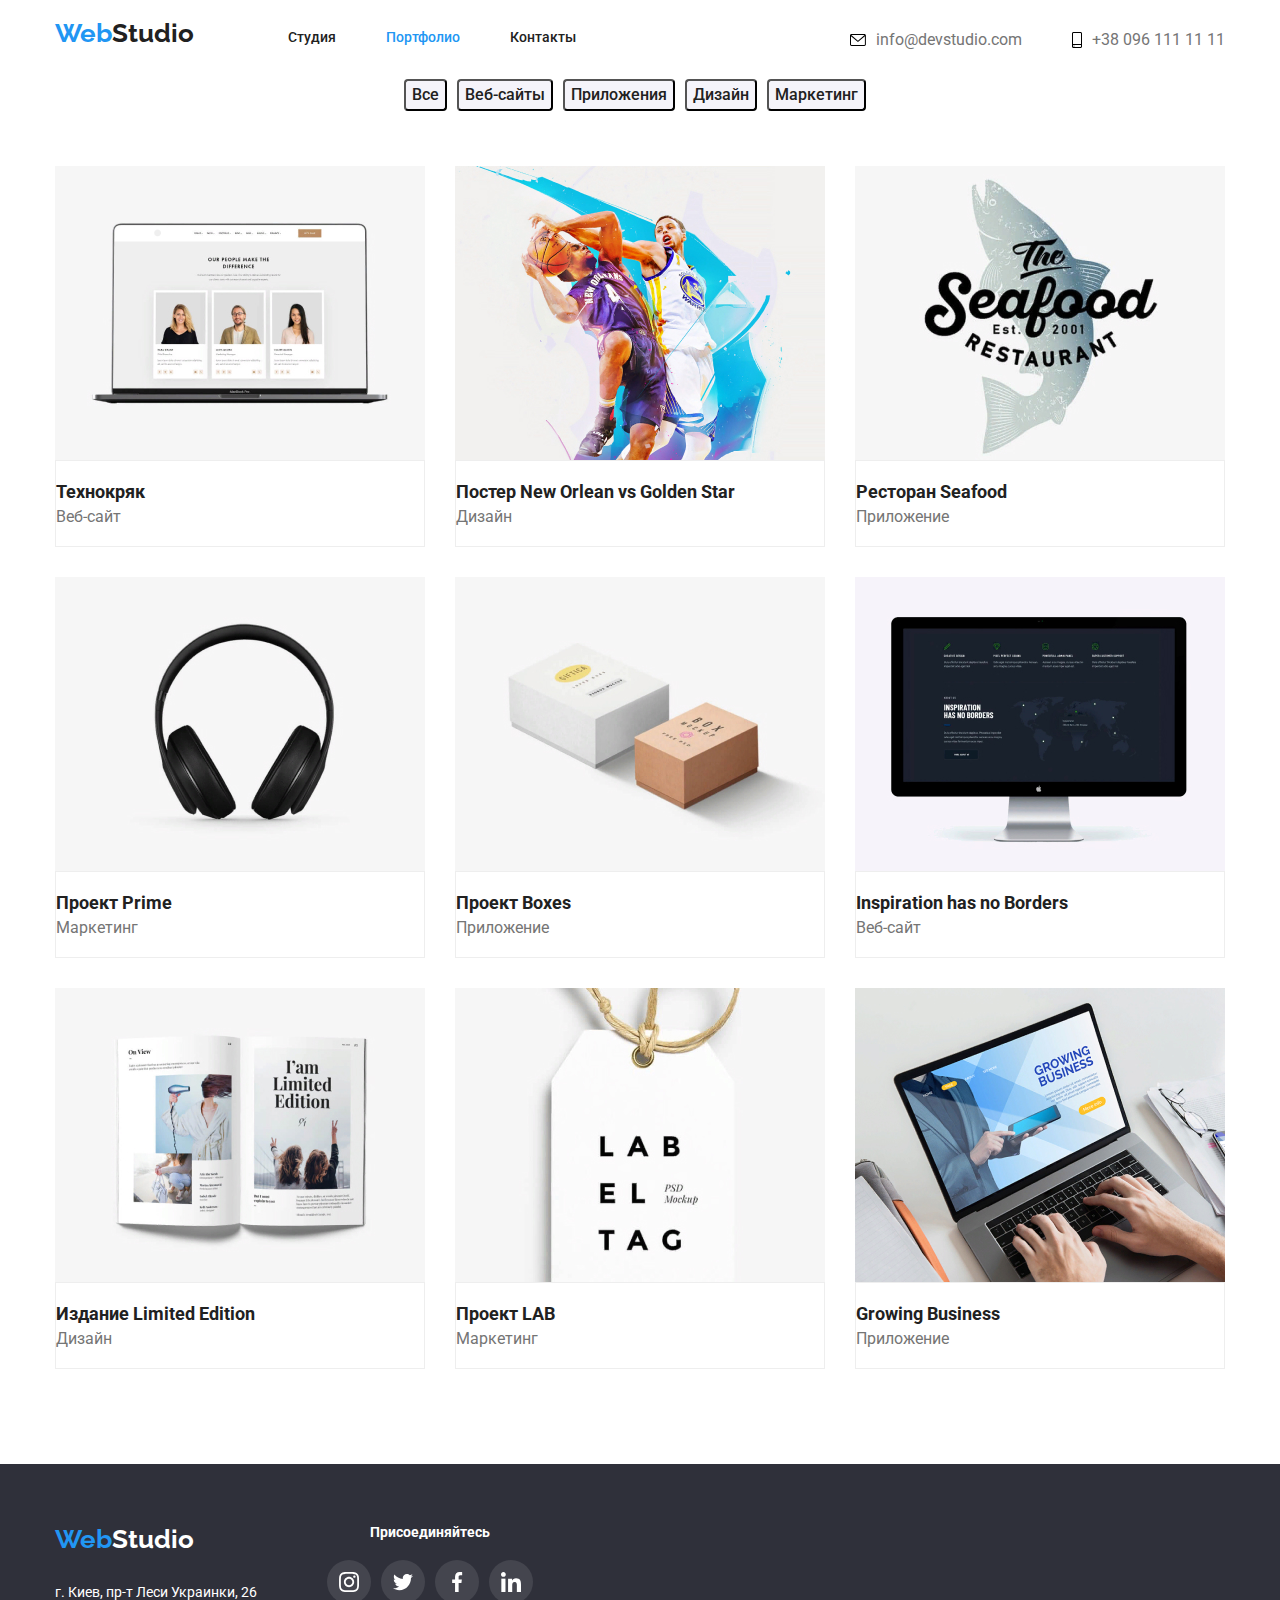
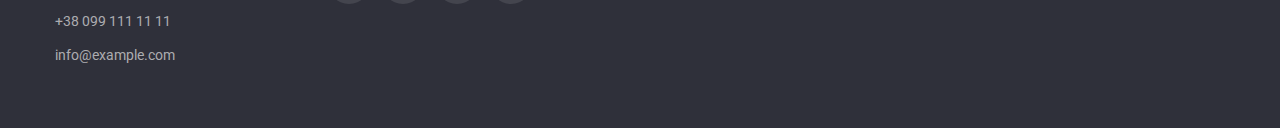
==== portfolio.html @ b3044569 "HW4" ====
<!DOCTYPE html>
<html lang="en">

<head>
    <meta charset="UTF-8">
    <meta http-equiv="X-UA-Compatible" content="IE=edge">
    <meta name="viewport" content="width=device-width, initial-scale=1.0">
    <title>Portfolio</title>
    <link rel="preconnect" href="https://fonts.gstatic.com">
    <link href="https://fonts.googleapis.com/css2?family=Raleway:wght@700&family=Roboto:wght@400;500;700;900&display=swap" rel="stylesheet">
    <link rel="stylesheet" href="./css/style.css">
</head>

<body>
    <header class="header-page header">
        <div class="container">
            <nav>
                <a class="header-title" href="./index.html"><span class="header-title-color">Web</span><span class="header-title-color-b">Studio</span></a>
                <ul class="menu header-list">
                    <li class="header-link"><a class="header-link-style " href="./index.html">Студия</a></li>
                    <li class="header-link"><a class="header-link-style current " href="./portfolio.html">Портфолио</a></li>
                    <li class="header-link"><a class="header-link-style " href="#">Контакты</a></li>
                </ul>
            </nav>
            <ul class="header-link-contacts">
                <li class="header-link-contacts-list">
                    <a class="header-link-style-contacts" href="mailto:info@devstudio.com">
                        <svg class="link-contacts-envelope">
                    <use href="./icons/sprite.svg#icon-envelope"> </use>
                </svg> info@devstudio.com
                    </a>
                </li>
                <li class="header-link-contacts-list">
                    <a class="header-link-style-contacts" href="telto:+380961111111"> <svg class="link-contacts-smartphone">
                    <use href="./icons/sprite.svg#icon-smartphone" > </use>
                </svg> +38 096 111 11 11</a>
                </li>
            </ul>
        </div>
    </header>
    <section>
        <div class="container">
            <div class="filters">
                <ul class="filters-list">
                    <li class="filters-btn-list"> <button class="filters-btn">Все</button></li>
                    <li class="filters-btn-list"><button class="filters-btn">Веб-сайты</button></li>
                    <li class="filters-btn-list"><button class="filters-btn">Приложения</button></li>
                    <li class="filters-btn-list"><button class="filters-btn">Дизайн</button></li>
                    <li class="filters-btn-list"><button class="filters-btn">Маркетинг</button></li>
                </ul>
            </div>
    </section>
    <section class="list-offers-section">
        <div class="container">
            <ul class="list-container">
                <li class="list-offers"><img src="./image/portfolio/img1.jpg" width="370" height="294" alt="Картинка 1">
                    <div class="list-offers-border">
                        <h3 class="section-title-portf">Технокряк</h3>
                        <p class="section-title-par">Веб-сайт</p>
                    </div>
                </li>
                <li class="list-offers"><img src="./image/portfolio/img2.jpg" width="370" height="294" alt="Картинка 1">
                    <div class="list-offers-border">
                        <h3 class="section-title-portf">Постер New Orlean vs Golden Star</h3>
                        <p class="section-title-par">Дизайн</p>
                </li>

                <li class="list-offers"><img src="./image/portfolio/img3.jpg" width="370" height="294" alt="Картинка 1">
                    <div class="list-offers-border">
                        <h3 class="section-title-portf">Ресторан Seafood</h3>
                        <p class="section-title-par">Приложение</p>
                    </div>
                </li>

                <li class="list-offers"><img src="./image/portfolio/img4.jpg" width="370" height="294" alt="Картинка 1">
                    <div class="list-offers-border">
                        <h3 class="section-title-portf">Проект Prime</h3>
                        <p class="section-title-par">Маркетинг</p>
                    </div>
                </li>

                <li class="list-offers"><img src="./image/portfolio/img5.jpg" width="370" height="294" alt="Картинка 1">
                    <div class="list-offers-border">
                        <h3 class="section-title-portf">Проект Boxes</h3>
                        <p class="section-title-par">Приложение</p>
                    </div>
                </li>

                <li class="list-offers"><img src="./image/portfolio/img6.jpg" width="370" height="294" alt="Картинка 1">
                    <div class="list-offers-border">
                        <h3 class="section-title-portf">Inspiration has no Borders</h3>
                        <p class="section-title-par">Веб-сайт</p>
                    </div>
                </li>

                <li class="list-offers"><img src="./image/portfolio/img7.jpg" width="370" height="294" alt="Картинка 1">
                    <div class="list-offers-border">
                        <h3 class="section-title-portf">Издание Limited Edition</h3>
                        <p class="section-title-par">Дизайн</p>
                    </div>
                </li>

                <li class="list-offers"><img src="./image/portfolio/img8.jpg" width="370" height="294" alt="Картинка 1">
                    <div class="list-offers-border">
                        <h3 class="section-title-portf">Проект LAB</h3>
                        <p class="section-title-par">Маркетинг</p>
                    </div>
                </li>


                <li class="list-offers"><img src="./image/portfolio/img9.jpg" width="370" height="294" alt="Картинка 1">
                    <div class="list-offers-border">
                        <h3 class="section-title-portf">Growing Business</h3>
                        <p class="section-title-par">Приложение</p>
                    </div>
                </li>
            </ul>
            </div>
    </section>
    </div>
    <footer class="footer">
        <div class="container">
            <address class="footer-adress">
                <div class="footer-adress-container">
                    <a class="footer-title" href="./index.html"><span class="footer-title-color">Web</span><span class="footer-title-color-w">Studio</span></a>
                    <ul>
                        <li class="footer-list"><a  class="footer-li-map" href="https://goo.gl/maps/kzve8S5sdwJXSWWp6" target="_blank" rel="noopener noreferrer">г. Киев, пр-т Леси Украинки, 26</a></li>
                        <li class="footer-list"><a  class="footer-li"href="telto:+380961111111">+38 099 111 11 11</a></li>
                        <li class="footer-list"><a  class="footer-li" href="mailto:info@devstudio.com">info@example.com</a></li>
                    </ul>
                </div>
            <div class="footer-icons-container">
                <h2 class="footer-title-svg">Присоединяйтесь</h2>
                <ul class="social-icons">
                    <li class="social-icons-item">
                        <a href="#" class="footer-social-icons-link">
                            <svg class="footer-social-icons-svg">
                                    <use href="./icons/sprite.svg#icon-instagram"></use>
                                </svg>
                        </a>
                    </li>
                    <li class="social-icons-item">
                        <a href="" class="footer-social-icons-link">
                            <svg class="footer-social-icons-svg">
                                    <use href="./icons/sprite.svg#icon-twitter"></use>
                                </svg>
                        </a>
                    </li>
                    <li class="social-icons-item">
                        <a href="" class="footer-social-icons-link">
                            <svg class="footer-social-icons-svg">
                                    <use href="./icons/sprite.svg#icon-facebook"></use>
                                </svg>
                        </a>
                    </li>
                    <li class="social-icons-item">
                        <a href="" class="footer-social-icons-link">
                            <svg class="footer-social-icons-svg">
                                    <use href="./icons/sprite.svg#icon-linkedin"></use>
                                </svg>
                        </a>
                    </li>
                        </ul>
                        </div>
                    </div>
                </address>
            <footer>
</body>

</html>
---- css/style.css ----
:root {
    --font-family-Rob: Roboto;
    --font-family-Ral: Raleway;
    --font-weight-regular: 400;
    --font-weight-medium: 500;
    --font-weight-bold: 700;
    --font-weight-black: 900;
    --color-sea: #2196F3;
    --color-white: #fff;
    --color-black: #212121;
}

html {
    box-sizing: border-box;
}

*,
*::before,
*::after {
    box-sizing: inherit;
}

body {
    margin: 0;
    font-family: Roboto;
    color: #212121;
}

.container {
    width: 1200px;
    margin-left: auto;
    margin-right: auto;
    padding-left: 15px;
    padding-right: 15px;
}

ul {
    padding: 0;
    margin: 0;
}

li {
    list-style: none;
}

h1,
h2,
h3,
p {
    padding-top: 0;
    padding-bottom: 0;
    margin: 0;
}

img {
    display: block;
    max-width: 100%;
    height: auto;
}

.header-page .container {
    display: flex;
}

.header {
    background-color: var(--color-white);
}

.header-title {
    font-family: var(--font-family-Ral);
    font-weight: var(--font-weight-bold);
    font-size: 26px;
    text-decoration: none;
    margin-right: 90px;
}

.header-title-color {
    color: var(--color-sea);
}

.header-title-color-b {
    color: var(--color-black);
}

.menu {
    display: inline-flex;
}

.header-list {
    margin: 0;
    padding-left: 0;
}

.header-list .header-link-style.current {
    color: var(--color-sea);
}

.header-link:not(:last-child) {
    margin-right: 50px;
}

.header-link-style {
    font-family: var(--font-family-Rob);
    font-weight: var(--font-weight-medium);
    text-decoration: none;
    font-size: 14px;
    line-height: 1.14;
    color: var(--color-black);
    display: flex;
    padding-top: 30px;
    padding-bottom: 30px;
}

.header-link-style:hover,
.header-link-style:active {
    color: var(--color-sea);
}

.header-link-contacts {
    margin-left: auto;
    display: inline-flex;
}

.header-link-style-contacts:hover,
.header-link-style-contacts:focus {
    color: #2196F3;
}

.header-link-contacts-list:not(:last-child) {
    margin-right: 50px;
}

.header-link-style-contacts {
    color: #757575;
    text-decoration: none;
    padding-top: 30px;
    padding-bottom: 30px;
    display: inline-flex;
}

.link-contacts-envelope {
    width: 16px;
    height: 12px;
    margin-right: 10px;
    margin-top: 4px;
}

.link-contacts-smartphone {
    width: 10px;
    height: 16px;
    margin-right: 10px;
    margin-top: 2px;
}

.link-contacts-smartphone:hover,
.link-contacts-envelope:hover {
    color: var(--color-sea);
}

.section-notions {
    padding-top: 95px;
}

.notions {
    display: inline-flex;
    margin-right: auto;
    padding: 0;
}

.notions-list {
    width: 270px;
    margin-right: 30px;
}

.notions-svg {
    display: flex;
}

.notions-svg-list {
    display: inline-flex;
    padding: 25px 100px;
    background-color: #F5F4FA;
    margin-bottom: 30px;
}

.notions-svg-list:not(:last-child) {
    margin-right: 30px;
}

.notions-icons-svg {
    width: 70px;
    height: 70px;
}

.notions-list {
    width: 270px;
    margin-right: 30px;
}

.notions-list:last-child {
    margin-right: 0;
}

.main-section {
    padding-top: 200px;
    padding-bottom: 200px;
    background-color: #2F303A;
    background-image: url(../image/1/bgcmain.jpg);
}

.main-title {
    font-family: var(--font-family-Rob);
    font-weight: var(--font-weight-black);
    color: var(--color-white);
    font-size: 44px;
    line-height: 1.36;
    text-align: center;
    margin-top: 0;
    margin-bottom: 30px;
    text-transform: uppercase;
    letter-spacing: 0.06em;
}

.main-title-button {
    background-color: var(--color-sea);
    color: var(--color-white);
    font-family: var(--font-family-Rob);
    font-weight: var(--font-weight-bold);
    font-size: 16px;
    line-height: 1.87;
    cursor: pointer;
    margin-right: auto;
    margin-left: auto;
    display: flex;
    padding: 10px 32px 10px 32px;
}

.second-section {
    margin-top: 95px;
    margin-bottom: 95px;
}

.ul-title-bold {
    font-family: var(--font-family-Rob);
    font-weight: var(--font-weight-bold);
    font-size: 14px;
    line-height: 1.14;
    padding-bottom: 10px;
}

.ul-title-par {
    font-family: var(--font-family-Rob);
    font-weight: var(--font-weight-regular);
    color: #757575;
    font-size: 14px;
    line-height: 1.71;
}

.section-about {
    padding-top: 95px;
    padding-bottom: 95px;
}

.about-us {
    background-color: #F5F4FA;
    display: flex;
    margin-left: auto;
    margin-right: auto;
    padding-top: 95px;
    padding-bottom: 95px;
}

.section-title {
    font-family: var(--font-family-Rob);
    font-weight: var(--font-weight-bold);
    font-size: 36px;
    line-height: 1.16;
    text-align: center;
}

.section-list {
    display: inline-flex;
    margin-right: 30px;
}

.section-list:last-child {
    margin-right: 0;
}

.item {
    margin-right: 30px;
    background-color: var(--color-white);
}

.item:last-child {
    margin-right: 0;
}

.item-team {
    padding: 30px 32px;
    text-align: center;
}

.section-list-work {
    display: flex;
    padding: 0;
    margin: 0;
}

.section-title-portf {
    font-family: var(--font-family-Rob);
    font-weight: var(--font-weight-bold);
    font-size: 18px;
    margin-top: 20px;
    margin-bottom: 5px;
}

.section-title-par {
    font-family: var(--font-family-Rob);
    font-weight: var(--font-weight-regular);
    font-size: 16px;
    color: #757575;
    margin-bottom: 20px;
}

.section-list-team {
    display: flex;
}

.team-name {
    font-family: var(--font-family-Rob);
    font-weight: var(--font-weight-medium);
    font-size: 16px;
    line-height: 1.18;
    color: #212121;
    margin-bottom: 10px;
}

.team-special {
    font-family: var(--font-family-Rob);
    font-weight: var(--font-weight-regular);
    font-size: 16px;
    line-height: 1.18;
    color: #757575;
}

.social-icons-item:not(:last-child) {
    margin-right: 10px;
}

.social-icons {
    display: flex;
    justify-content: center;
    margin-right: auto;
    margin-left: auto;
}

.social-icons-link {
    display: flex;
    align-items: center;
    justify-content: center;
    width: 44px;
    height: 44px;
    border-radius: 50%;
    background-color: #fff;
}

.social-icons-link:hover,
.social-icons-link:focus {
    background-color: #2196F3;
}

.social-icons-svg {
    width: 20px;
    height: 20px;
    fill: #AFB1B8;
}

.regular-customers {
    margin-bottom: 95px;
    margin-top: 95px;
}

.regular-customers-title {
    text-align: center;
    margin-bottom: 50px;
}

.regular-customers-list {
    display: flex;
}

.regular-customers-item-list {
    display: flex;
    justify-content: center;
    width: 170px;
    height: 92px;
    box-sizing: border-box;
    border: 1px solid #AFB1B8;
    border-radius: 4px;
    margin-right: 30px;
}

.regular-customers-item-list:last-child {
    margin-right: 0;
}

.regular-customers-item-list:hover,
.regular-customers-item-list:focus {
    border: 1px solid #2196F3;
}

.regular-customers-item-list:hover .regular-icons-svg-use,
.regular-customers-item-list:focus .regular-icons-svg-use {
    fill: #2196F3;
}

.regular-icons-svg-use {
    fill: #AFB1B8;
}

.footer {
    background-color: #2F303A;
    padding-top: 60px;
    padding-bottom: 60px;
}

.footer-adress {
    font-style: normal;
    display: flex;
}

.footer-title {
    font-family: var(--font-family-Ral);
    font-weight: var(--font-weight-bold);
    font-size: 26px;
    text-decoration: none;
    display: flex;
    margin-bottom: 30px;
}

.footer-title-color {
    color: var(--color-sea);
}

.footer-title-color-w {
    color: var(--color-white);
}

.footer-list:not(:last-child) {
    margin-bottom: 10px;
}

.footer-li-map {
    font-family: var(--font-family-Rob);
    font-weight: var(--font-weight-regular);
    font-size: 14px;
    color: var(--color-white);
    text-decoration: none;
    display: flex;
    margin-top: 20px;
}

.footer-li {
    font-family: var(--font-family-Rob);
    font-weight: var(--font-weight-regular);
    color: #ACACB0;
    font-size: 14px;
    line-height: 1.71;
    text-decoration: none;
    display: flex;
}

.footer-li:hover {
    color: var(--color-sea);
}

.footer-li-map:hover {
    color: var(--color-sea)
}

.footer-icons-container {
    margin-left: 70px;
}

.footer-social-icons-link {
    display: flex;
    align-items: center;
    justify-content: center;
    width: 44px;
    height: 44px;
    border-radius: 50%;
    background-color: rgba(255, 255, 255, 0.1);
}

.footer-social-icons-link:hover,
.footer-social-icons-link:focus {
    background-color: #2196F3;
}

.footer-title-svg {
    display: flex;
    justify-content: center;
    color: var(--color-white);
    font-weight: var(--font-weight-bold);
    font-family: var(--font-family-Rob);
    font-size: 14px;
    padding-bottom: 20px;
}

.footer-social-icons-svg {
    width: 20px;
    height: 20px;
    fill: #fff;
}

.filters-section {
    padding-top: 100px;
}

.filters {
    display: flex;
    align-items: center;
    justify-content: center;
}

.filters-list {
    display: inline-flex;
    margin-bottom: 55px;
}

.list-container {
    justify-content: space-between;
    display: -webkit-inline-box;
}

.filters-btn-list {
    margin-right: 10px;
}

.filters-btn {
    font-family: var(--font-family-Rob);
    font-weight: var(--font-weight-medium);
    font-size: 16px;
    line-height: 1.62;
    background: var(--color-white);
    color: var(--color-black);
    cursor: pointer;
    display: inline-flex;
    border-radius: 4px;
    background-color: #F5F4FA;
}

.filters-btn:hover {
    background: var(--color-sea);
    color: var(--color-white);
    box-shadow: 0px 3px 1px rgba(0, 0, 0, 0.1), 0px 1px 2px rgba(0, 0, 0, 0.08), 0px 2px 2px rgba(0, 0, 0, 0.12);
}

.list-offers-section {
    margin-bottom: 95px;
}

.list-offers {
    display: inline-block;
    margin-right: 30px;
    margin-bottom: 30px;
}

.list-offers-border {
    border: 1px solid #EEEEEE;
}

.list-offers:nth-child(n+7) {
    margin-bottom: 0;
}

.list-offers:nth-child(3n+3) {
    margin-right: 0;
}
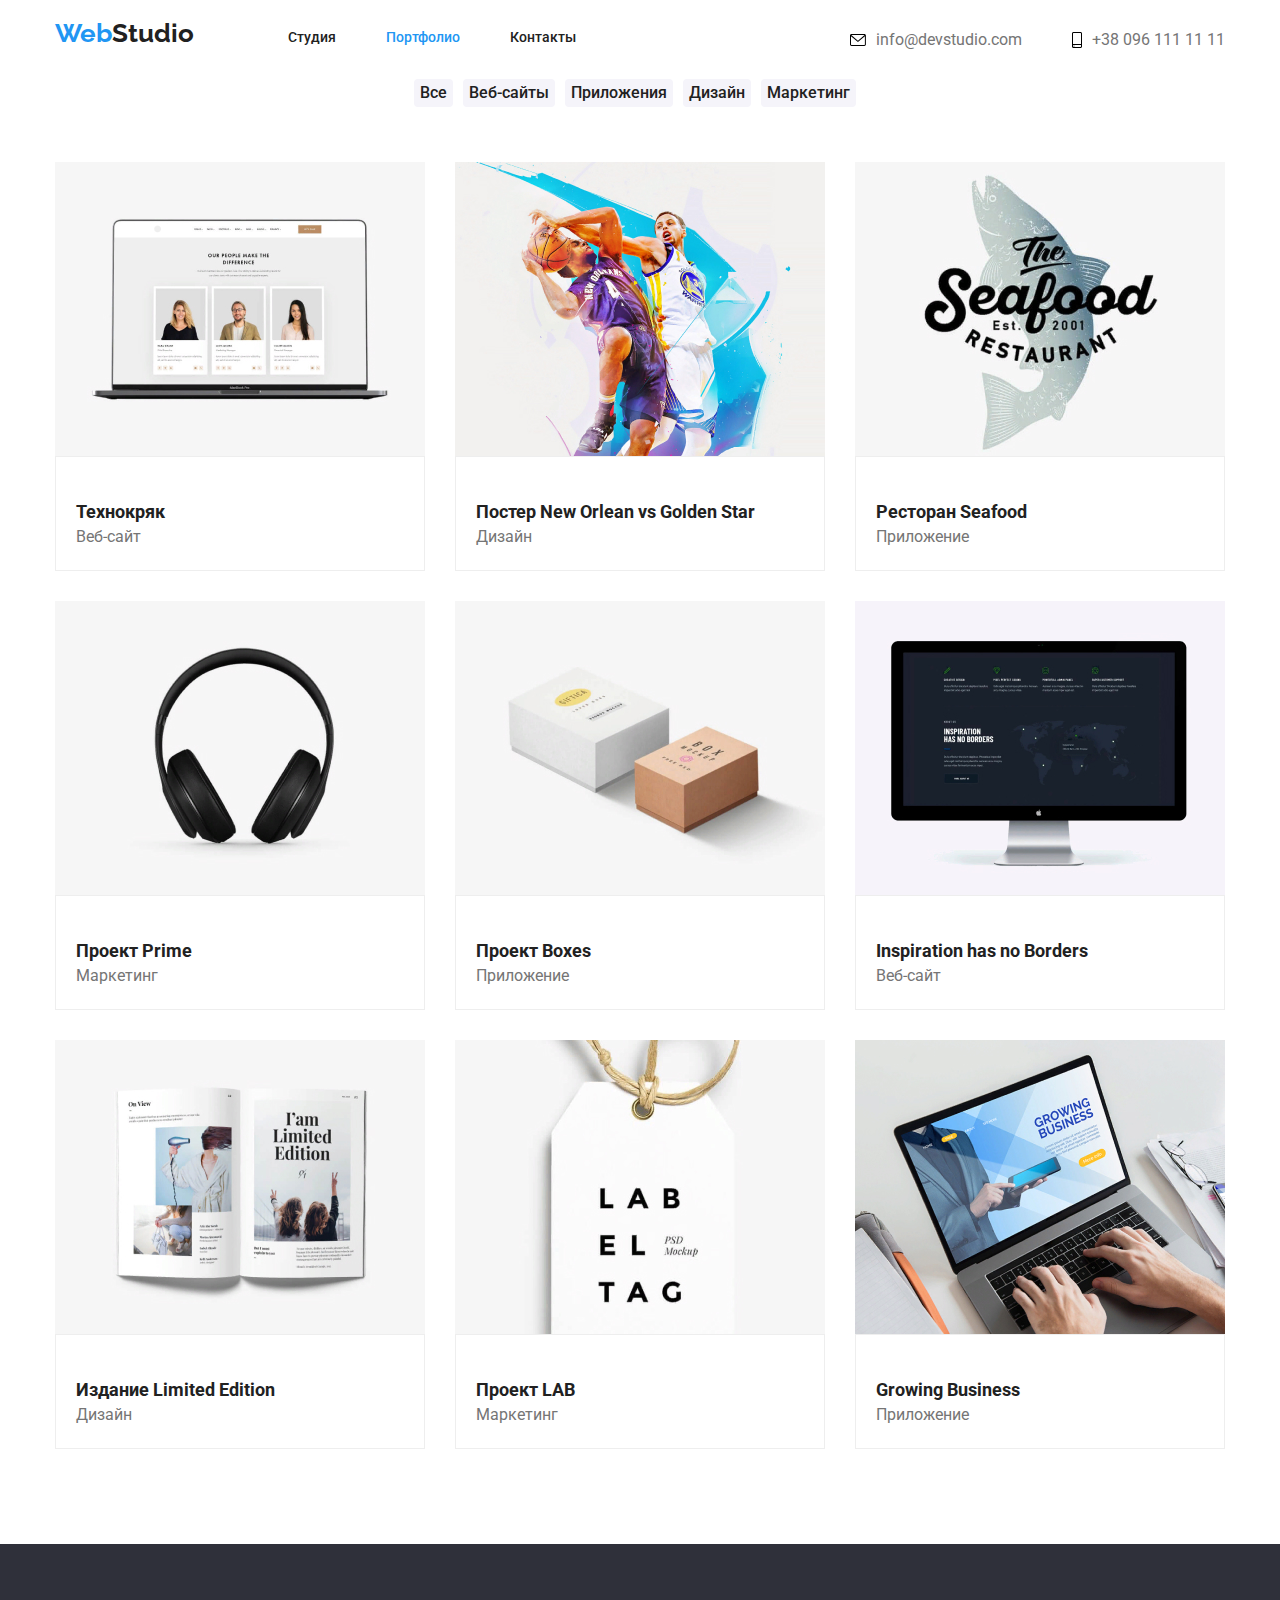
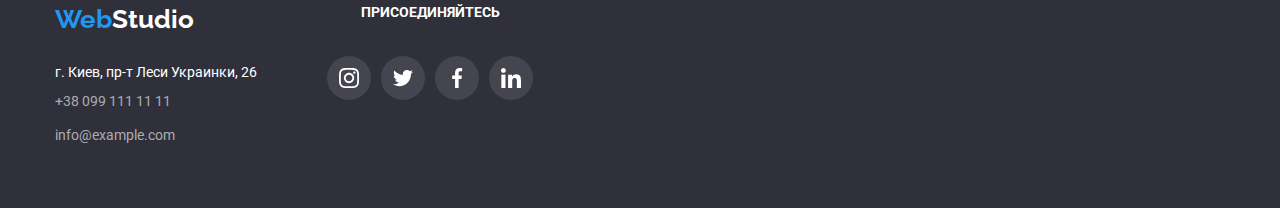
==== commit ace05b14: "HW4" ====
--- a/portfolio.html
+++ b/portfolio.html
@@ -18,21 +18,22 @@
                 <a class="header-title" href="./index.html"><span class="header-title-color">Web</span><span class="header-title-color-b">Studio</span></a>
                 <ul class="menu header-list">
                     <li class="header-link"><a class="header-link-style " href="./index.html">Студия</a></li>
-                    <li class="header-link"><a class="header-link-style current " href="./portfolio.html">Портфолио</a></li>
+                    <li class="header-link"><a class="header-link-style current" href="./portfolio.html">Портфолио</a></li>
                     <li class="header-link"><a class="header-link-style " href="#">Контакты</a></li>
                 </ul>
             </nav>
             <ul class="header-link-contacts">
                 <li class="header-link-contacts-list">
                     <a class="header-link-style-contacts" href="mailto:info@devstudio.com">
-                        <svg class="link-contacts-envelope">
-                    <use href="./icons/sprite.svg#icon-envelope"> </use>
+                        <svg class="link-contacts-envelope" width=16 height=12>
+                    <use class="header-link-contacts-icon" href="./icons/sprite.svg#icon-envelope"> </use>
                 </svg> info@devstudio.com
                     </a>
                 </li>
                 <li class="header-link-contacts-list">
-                    <a class="header-link-style-contacts" href="telto:+380961111111"> <svg class="link-contacts-smartphone">
-                    <use href="./icons/sprite.svg#icon-smartphone" > </use>
+                    <a class="header-link-style-contacts" href="telto:+380961111111">
+                        <svg class="link-contacts-smartphone" width=10 height=16>
+                    <use class="header-link-contacts-icon" href="./icons/sprite.svg#icon-smartphone" > </use>
                 </svg> +38 096 111 11 11</a>
                 </li>
             </ul>
@@ -53,69 +54,97 @@
     <section class="list-offers-section">
         <div class="container">
             <ul class="list-container">
-                <li class="list-offers"><img src="./image/portfolio/img1.jpg" width="370" height="294" alt="Картинка 1">
-                    <div class="list-offers-border">
-                        <h3 class="section-title-portf">Технокряк</h3>
-                        <p class="section-title-par">Веб-сайт</p>
-                    </div>
+                <li class="list-offers">
+                    <a href="#" class="list-offers-link">
+                        <img src="./image/portfolio/img1.jpg" width="370" height="294" alt="Картинка 1">
+                        <div class="list-offers-border">
+                            <h3 class="section-title-portf">Технокряк</h3>
+                            <p class="section-title-par">Веб-сайт</p>
+                        </div>
+                    </a>
                 </li>
-                <li class="list-offers"><img src="./image/portfolio/img2.jpg" width="370" height="294" alt="Картинка 1">
-                    <div class="list-offers-border">
-                        <h3 class="section-title-portf">Постер New Orlean vs Golden Star</h3>
-                        <p class="section-title-par">Дизайн</p>
+                <li class="list-offers">
+                    <a href="#" class="list-offers-link">
+                        <img src="./image/portfolio/img2.jpg" width="370" height="294" alt="Картинка 1">
+                        <div class="list-offers-border">
+                            <h3 class="section-title-portf">Постер New Orlean vs Golden Star</h3>
+                            <p class="section-title-par">Дизайн</p>
+                        </div>
+                    </a>
                 </li>
 
-                <li class="list-offers"><img src="./image/portfolio/img3.jpg" width="370" height="294" alt="Картинка 1">
-                    <div class="list-offers-border">
-                        <h3 class="section-title-portf">Ресторан Seafood</h3>
-                        <p class="section-title-par">Приложение</p>
-                    </div>
+                <li class="list-offers">
+                    <a href="#" class="list-offers-link">
+                        <img src="./image/portfolio/img3.jpg" width="370" height="294" alt="Картинка 1">
+                        <div class="list-offers-border">
+                            <h3 class="section-title-portf">Ресторан Seafood</h3>
+                            <p class="section-title-par">Приложение</p>
+                        </div>
+                    </a>
                 </li>
 
-                <li class="list-offers"><img src="./image/portfolio/img4.jpg" width="370" height="294" alt="Картинка 1">
-                    <div class="list-offers-border">
-                        <h3 class="section-title-portf">Проект Prime</h3>
-                        <p class="section-title-par">Маркетинг</p>
-                    </div>
+                <li class="list-offers">
+                    <a href="#" class="list-offers-link">
+                        <img src="./image/portfolio/img4.jpg" width="370" height="294" alt="Картинка 1">
+                        <div class="list-offers-border">
+                            <h3 class="section-title-portf">Проект Prime</h3>
+                            <p class="section-title-par">Маркетинг</p>
+                        </div>
+                    </a>
                 </li>
 
-                <li class="list-offers"><img src="./image/portfolio/img5.jpg" width="370" height="294" alt="Картинка 1">
-                    <div class="list-offers-border">
-                        <h3 class="section-title-portf">Проект Boxes</h3>
-                        <p class="section-title-par">Приложение</p>
-                    </div>
+                <li class="list-offers">
+                    <a href="#" class="list-offers-link">
+                        <img src="./image/portfolio/img5.jpg" width="370" height="294" alt="Картинка 1">
+                        <div class="list-offers-border">
+                            <h3 class="section-title-portf">Проект Boxes</h3>
+                            <p class="section-title-par">Приложение</p>
+                        </div>
+                    </a>
                 </li>
 
-                <li class="list-offers"><img src="./image/portfolio/img6.jpg" width="370" height="294" alt="Картинка 1">
-                    <div class="list-offers-border">
-                        <h3 class="section-title-portf">Inspiration has no Borders</h3>
-                        <p class="section-title-par">Веб-сайт</p>
-                    </div>
+                <li class="list-offers">
+                    <a href="#" class="list-offers-link">
+                        <img src="./image/portfolio/img6.jpg" width="370" height="294" alt="Картинка 1">
+                        <div class="list-offers-border">
+                            <h3 class="section-title-portf">Inspiration has no Borders</h3>
+                            <p class="section-title-par">Веб-сайт</p>
+                        </div>
+                    </a>
                 </li>
 
-                <li class="list-offers"><img src="./image/portfolio/img7.jpg" width="370" height="294" alt="Картинка 1">
-                    <div class="list-offers-border">
-                        <h3 class="section-title-portf">Издание Limited Edition</h3>
-                        <p class="section-title-par">Дизайн</p>
-                    </div>
+                <li class="list-offers">
+                    <a href="#" class="list-offers-link">
+                        <img src="./image/portfolio/img7.jpg" width="370" height="294" alt="Картинка 1">
+                        <div class="list-offers-border">
+                            <h3 class="section-title-portf">Издание Limited Edition</h3>
+                            <p class="section-title-par">Дизайн</p>
+                        </div>
+                    </a>
                 </li>
 
-                <li class="list-offers"><img src="./image/portfolio/img8.jpg" width="370" height="294" alt="Картинка 1">
-                    <div class="list-offers-border">
-                        <h3 class="section-title-portf">Проект LAB</h3>
-                        <p class="section-title-par">Маркетинг</p>
-                    </div>
+                <li class="list-offers">
+                    <a href="#" class="list-offers-link">
+                        <img src="./image/portfolio/img8.jpg" width="370" height="294" alt="Картинка 1">
+                        <div class="list-offers-border">
+                            <h3 class="section-title-portf">Проект LAB</h3>
+                            <p class="section-title-par">Маркетинг</p>
+                        </div>
+                    </a>
                 </li>
 
 
-                <li class="list-offers"><img src="./image/portfolio/img9.jpg" width="370" height="294" alt="Картинка 1">
-                    <div class="list-offers-border">
-                        <h3 class="section-title-portf">Growing Business</h3>
-                        <p class="section-title-par">Приложение</p>
-                    </div>
+                <li class="list-offers">
+                    <a href="#" class="list-offers-link">
+                        <img src="./image/portfolio/img9.jpg" width="370" height="294" alt="Картинка 1">
+                        <div class="list-offers-border">
+                            <h3 class="section-title-portf">Growing Business</h3>
+                            <p class="section-title-par">Приложение</p>
+                        </div>
+                    </a>
                 </li>
             </ul>
-            </div>
+        </div>
     </section>
     </div>
     <footer class="footer">
@@ -130,7 +159,7 @@
                     </ul>
                 </div>
             <div class="footer-icons-container">
-                <h2 class="footer-title-svg">Присоединяйтесь</h2>
+                <h3 class="footer-title-svg">Присоединяйтесь</h3>
                 <ul class="social-icons">
                     <li class="social-icons-item">
                         <a href="#" class="footer-social-icons-link">
@@ -160,10 +189,10 @@
                                 </svg>
                         </a>
                     </li>
-                        </ul>
-                        </div>
-                    </div>
-                </address>
+                </ul>
+            </div>
+        </div>
+    </address>
             <footer>
 </body>
 
--- a/css/style.css
+++ b/css/style.css
@@ -52,6 +52,10 @@
     margin: 0;
 }
 
+h2 {
+    margin-bottom: 50px;
+}
+
 img {
     display: block;
     max-width: 100%;
@@ -112,7 +116,7 @@
 }
 
 .header-link-style:hover,
-.header-link-style:active {
+.header-link-style:focus {
     color: var(--color-sea);
 }
 
@@ -124,6 +128,11 @@
 .header-link-style-contacts:hover,
 .header-link-style-contacts:focus {
     color: #2196F3;
+}
+
+.header-link-style-contacts:hover .header-link-contacts-icon,
+.header-link-style-contacts:focus .header-link-contacts-icon {
+    fill: #2196F3;
 }
 
 .header-link-contacts-list:not(:last-child) {
@@ -135,21 +144,16 @@
     text-decoration: none;
     padding-top: 30px;
     padding-bottom: 30px;
-    display: inline-flex;
+    display: flex;
+    align-items: center;
 }
 
 .link-contacts-envelope {
-    width: 16px;
-    height: 12px;
     margin-right: 10px;
-    margin-top: 4px;
 }
 
 .link-contacts-smartphone {
-    width: 10px;
-    height: 16px;
     margin-right: 10px;
-    margin-top: 2px;
 }
 
 .link-contacts-smartphone:hover,
@@ -162,8 +166,10 @@
 }
 
 .notions {
-    display: inline-flex;
+    display: flex;
     margin-right: auto;
+    margin-left: auto;
+    justify-content: center;
     padding: 0;
 }
 
@@ -173,17 +179,13 @@
 }
 
 .notions-svg {
-    display: flex;
-}
-
-.notions-svg-list {
     display: inline-flex;
     padding: 25px 100px;
     background-color: #F5F4FA;
     margin-bottom: 30px;
 }
 
-.notions-svg-list:not(:last-child) {
+.notions-svg:not(:last-child) {
     margin-right: 30px;
 }
 
@@ -204,8 +206,7 @@
 .main-section {
     padding-top: 200px;
     padding-bottom: 200px;
-    background-color: #2F303A;
-    background-image: url(../image/1/bgcmain.jpg);
+    background-image: linear-gradient(rgba(47, 48, 58, 0.4), rgba(47, 48, 58, 0.4)), url(../image/1/bgcmain.jpg);
 }
 
 .main-title {
@@ -245,7 +246,7 @@
     font-weight: var(--font-weight-bold);
     font-size: 14px;
     line-height: 1.14;
-    padding-bottom: 10px;
+    margin-bottom: 10px;
 }
 
 .ul-title-par {
@@ -313,6 +314,7 @@
     font-size: 18px;
     margin-top: 20px;
     margin-bottom: 5px;
+    color: #212121;
 }
 
 .section-title-par {
@@ -320,7 +322,6 @@
     font-weight: var(--font-weight-regular);
     font-size: 16px;
     color: #757575;
-    margin-bottom: 20px;
 }
 
 .section-list-team {
@@ -353,6 +354,7 @@
     justify-content: center;
     margin-right: auto;
     margin-left: auto;
+    padding-top: 16px;
 }
 
 .social-icons-link {
@@ -368,6 +370,11 @@
 .social-icons-link:hover,
 .social-icons-link:focus {
     background-color: #2196F3;
+}
+
+.social-icons-link:hover .social-icons-svg,
+.social-icons-link:focus .social-icons-svg {
+    fill: #fff;
 }
 
 .social-icons-svg {
@@ -399,19 +406,38 @@
     border: 1px solid #AFB1B8;
     border-radius: 4px;
     margin-right: 30px;
+    align-items: center;
 }
 
 .regular-customers-item-list:last-child {
     margin-right: 0;
 }
 
-.regular-customers-item-list:hover,
-.regular-customers-item-list:focus {
+.regular-customers-item-link {
+    display: flex;
+    width: 170px;
+    height: 92px;
+    border: 1px solid #AFB1B8;
+    border-radius: 4px;
+}
+
+.regular-customers-item-link:hover,
+.regular-customers-item-link:focus {
     border: 1px solid #2196F3;
+}
+
+.regular-customers-item-link:hover .regular-icons-svg-use,
+.regular-customers-item-link:focus .regular-icons-svg-use {
+    fill: #2196F3;
 }
 
 .regular-customers-item-list:hover .regular-icons-svg-use,
 .regular-customers-item-list:focus .regular-icons-svg-use {
+    fill: #2196F3;
+}
+
+.regular-icons-svg:hover,
+.regular-icons-svg:focus {
     fill: #2196F3;
 }
 
@@ -506,6 +532,9 @@
     font-family: var(--font-family-Rob);
     font-size: 14px;
     padding-bottom: 20px;
+    text-transform: uppercase;
+    letter-spacing: 3%;
+    line-height: 16, 41px;
 }
 
 .footer-social-icons-svg {
@@ -532,6 +561,7 @@
 .list-container {
     justify-content: space-between;
     display: -webkit-inline-box;
+    position: static;
 }
 
 .filters-btn-list {
@@ -549,9 +579,11 @@
     display: inline-flex;
     border-radius: 4px;
     background-color: #F5F4FA;
-}
-
-.filters-btn:hover {
+    border: none;
+}
+
+.filters-btn:hover,
+.filters-btn:focus {
     background: var(--color-sea);
     color: var(--color-white);
     box-shadow: 0px 3px 1px rgba(0, 0, 0, 0.1), 0px 1px 2px rgba(0, 0, 0, 0.08), 0px 2px 2px rgba(0, 0, 0, 0.12);
@@ -565,10 +597,12 @@
     display: inline-block;
     margin-right: 30px;
     margin-bottom: 30px;
+    box-sizing: border-box;
 }
 
 .list-offers-border {
     border: 1px solid #EEEEEE;
+    padding: 24px 20px;
 }
 
 .list-offers:nth-child(n+7) {
@@ -577,4 +611,14 @@
 
 .list-offers:nth-child(3n+3) {
     margin-right: 0;
+}
+
+.list-offers-link {
+    text-decoration: none;
+    display: inline-block;
+}
+
+.list-offers-link:hover,
+.list-offers-link:focus {
+    box-shadow: 0px 1px 1px rgba(0, 0, 0, 0.12), 0px 4px 4px rgba(0, 0, 0, 0.06), 1px 4px 6px rgba(0, 0, 0, 0.16);
 }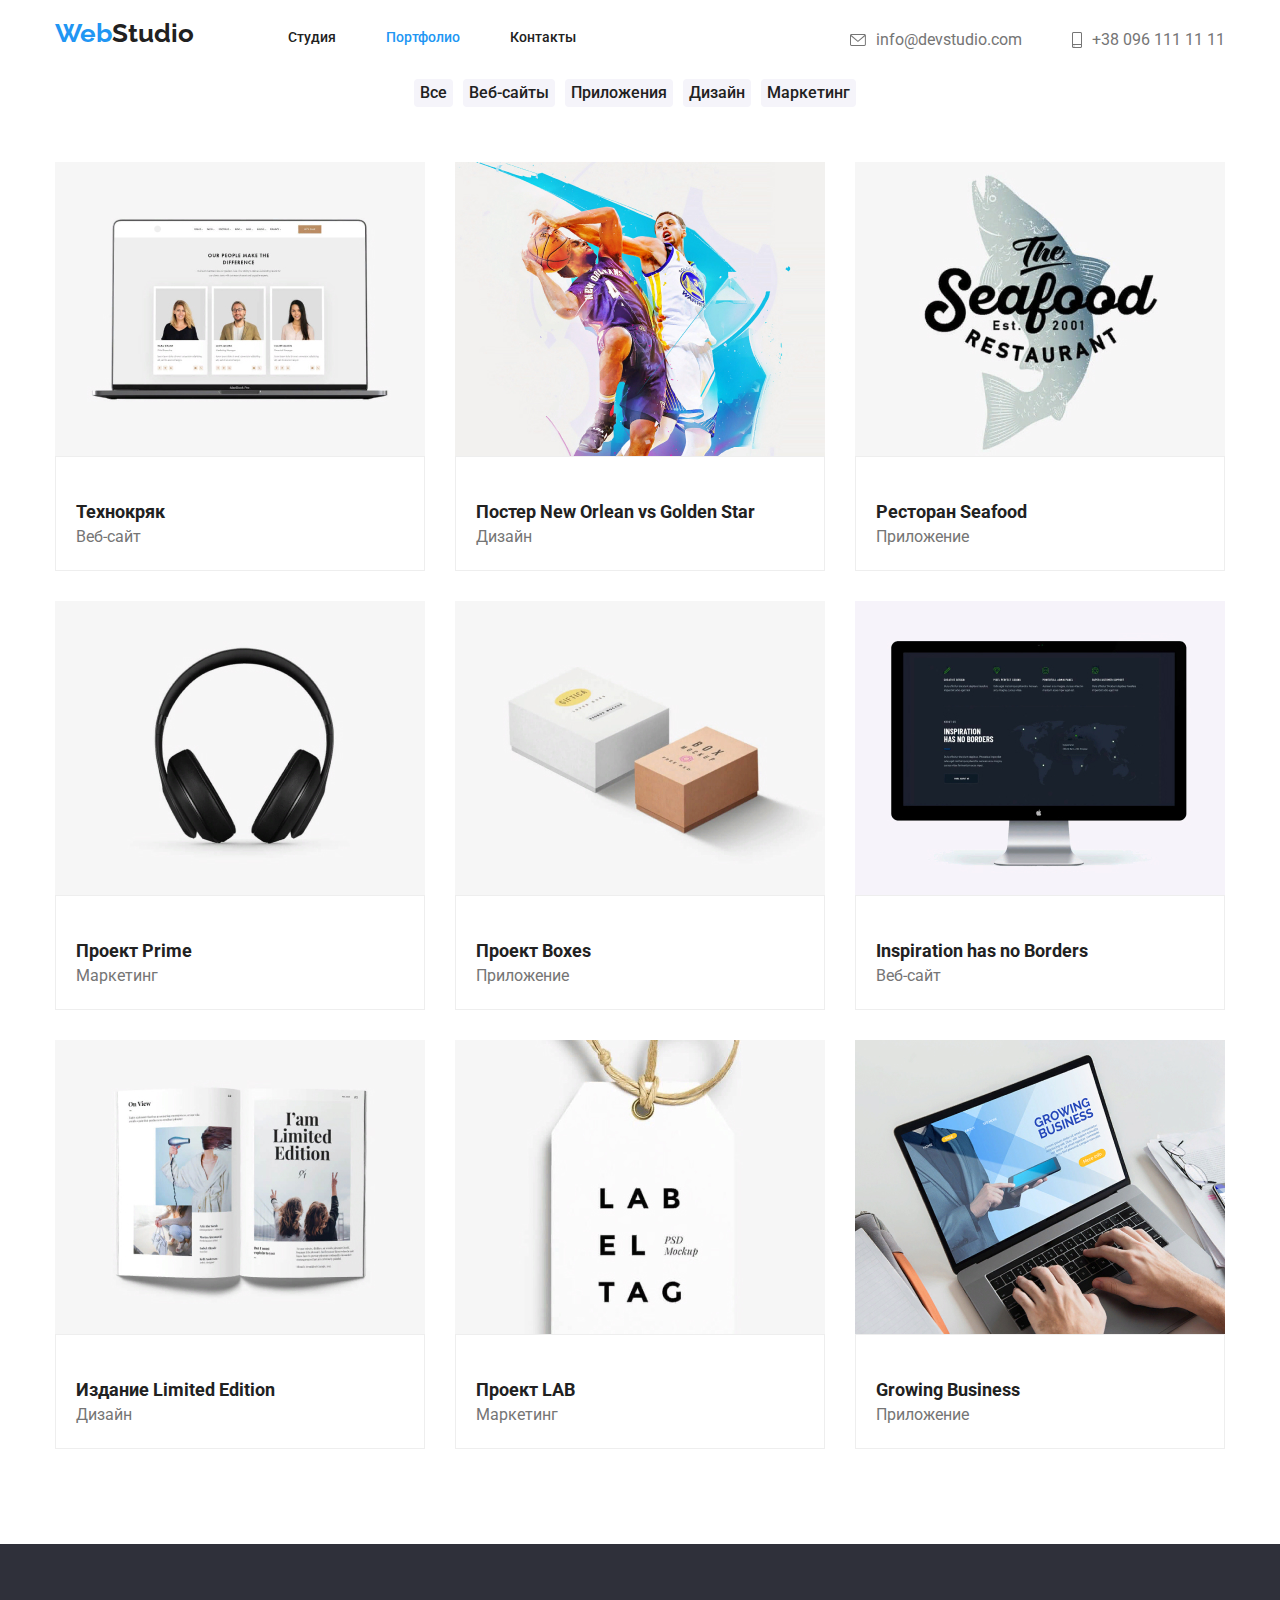
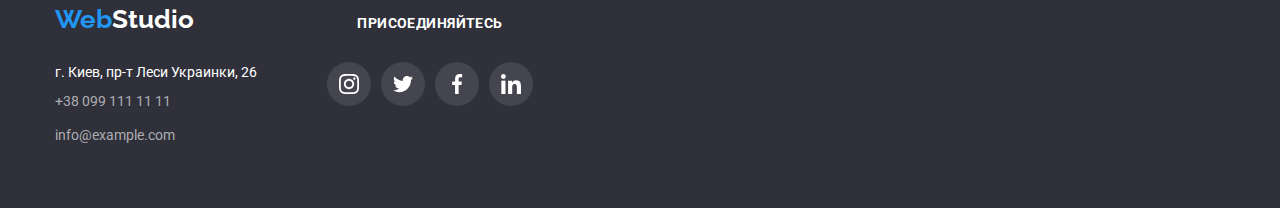
==== commit bcfc86c0: "HW4" ====
--- a/portfolio.html
+++ b/portfolio.html
@@ -25,15 +25,15 @@
             <ul class="header-link-contacts">
                 <li class="header-link-contacts-list">
                     <a class="header-link-style-contacts" href="mailto:info@devstudio.com">
-                        <svg class="link-contacts-envelope" width=16 height=12>
-                    <use class="header-link-contacts-icon" href="./icons/sprite.svg#icon-envelope"> </use>
+                        <svg class="link-contacts-envelope header-link-contacts-icon" width=16 height=12>
+                    <use  href="./icons/sprite.svg#icon-envelope"> </use>
                 </svg> info@devstudio.com
                     </a>
                 </li>
                 <li class="header-link-contacts-list">
                     <a class="header-link-style-contacts" href="telto:+380961111111">
-                        <svg class="link-contacts-smartphone" width=10 height=16>
-                    <use class="header-link-contacts-icon" href="./icons/sprite.svg#icon-smartphone" > </use>
+                        <svg class="link-contacts-smartphone header-link-contacts-icon" width=10 height=16>
+                    <use href="./icons/sprite.svg#icon-smartphone" > </use>
                 </svg> +38 096 111 11 11</a>
                 </li>
             </ul>
@@ -149,15 +149,16 @@
     </div>
     <footer class="footer">
         <div class="container">
-            <address class="footer-adress">
-                <div class="footer-adress-container">
+            <div class="footer-adress-container">
+                <address class="footer-adress">
                     <a class="footer-title" href="./index.html"><span class="footer-title-color">Web</span><span class="footer-title-color-w">Studio</span></a>
                     <ul>
                         <li class="footer-list"><a  class="footer-li-map" href="https://goo.gl/maps/kzve8S5sdwJXSWWp6" target="_blank" rel="noopener noreferrer">г. Киев, пр-т Леси Украинки, 26</a></li>
                         <li class="footer-list"><a  class="footer-li"href="telto:+380961111111">+38 099 111 11 11</a></li>
                         <li class="footer-list"><a  class="footer-li" href="mailto:info@devstudio.com">info@example.com</a></li>
                     </ul>
-                </div>
+                </address>
+            </div>
             <div class="footer-icons-container">
                 <h3 class="footer-title-svg">Присоединяйтесь</h3>
                 <ul class="social-icons">
@@ -192,8 +193,8 @@
                 </ul>
             </div>
         </div>
-    </address>
-            <footer>
+
+        <footer>
 </body>
 
 </html>--- a/css/style.css
+++ b/css/style.css
@@ -125,20 +125,6 @@
     display: inline-flex;
 }
 
-.header-link-style-contacts:hover,
-.header-link-style-contacts:focus {
-    color: #2196F3;
-}
-
-.header-link-style-contacts:hover .header-link-contacts-icon,
-.header-link-style-contacts:focus .header-link-contacts-icon {
-    fill: #2196F3;
-}
-
-.header-link-contacts-list:not(:last-child) {
-    margin-right: 50px;
-}
-
 .header-link-style-contacts {
     color: #757575;
     text-decoration: none;
@@ -146,6 +132,24 @@
     padding-bottom: 30px;
     display: flex;
     align-items: center;
+}
+
+.header-link-style-contacts:hover,
+.header-link-style-contacts:focus {
+    color: #2196F3;
+}
+
+.header-link-contacts-icon {
+    fill: #757575;
+}
+
+.header-link-style-contacts:hover .header-link-contacts-icon,
+.header-link-style-contacts:focus .header-link-contacts-icon {
+    fill: #2196F3;
+}
+
+.header-link-contacts-list:not(:last-child) {
+    margin-right: 50px;
 }
 
 .link-contacts-envelope {
@@ -354,7 +358,6 @@
     justify-content: center;
     margin-right: auto;
     margin-left: auto;
-    padding-top: 16px;
 }
 
 .social-icons-link {
@@ -423,7 +426,7 @@
 
 .regular-customers-item-link:hover,
 .regular-customers-item-link:focus {
-    border: 1px solid #2196F3;
+    border-color: #2196F3;
 }
 
 .regular-customers-item-link:hover .regular-icons-svg-use,
@@ -451,9 +454,13 @@
     padding-bottom: 60px;
 }
 
+.footer>.container {
+    display: flex;
+    align-items: baseline;
+}
+
 .footer-adress {
     font-style: normal;
-    display: flex;
 }
 
 .footer-title {
@@ -531,10 +538,10 @@
     font-weight: var(--font-weight-bold);
     font-family: var(--font-family-Rob);
     font-size: 14px;
-    padding-bottom: 20px;
+    margin-bottom: 20px;
     text-transform: uppercase;
-    letter-spacing: 3%;
-    line-height: 16, 41px;
+    letter-spacing: 0.03em;
+    line-height: 2.56;
 }
 
 .footer-social-icons-svg {
